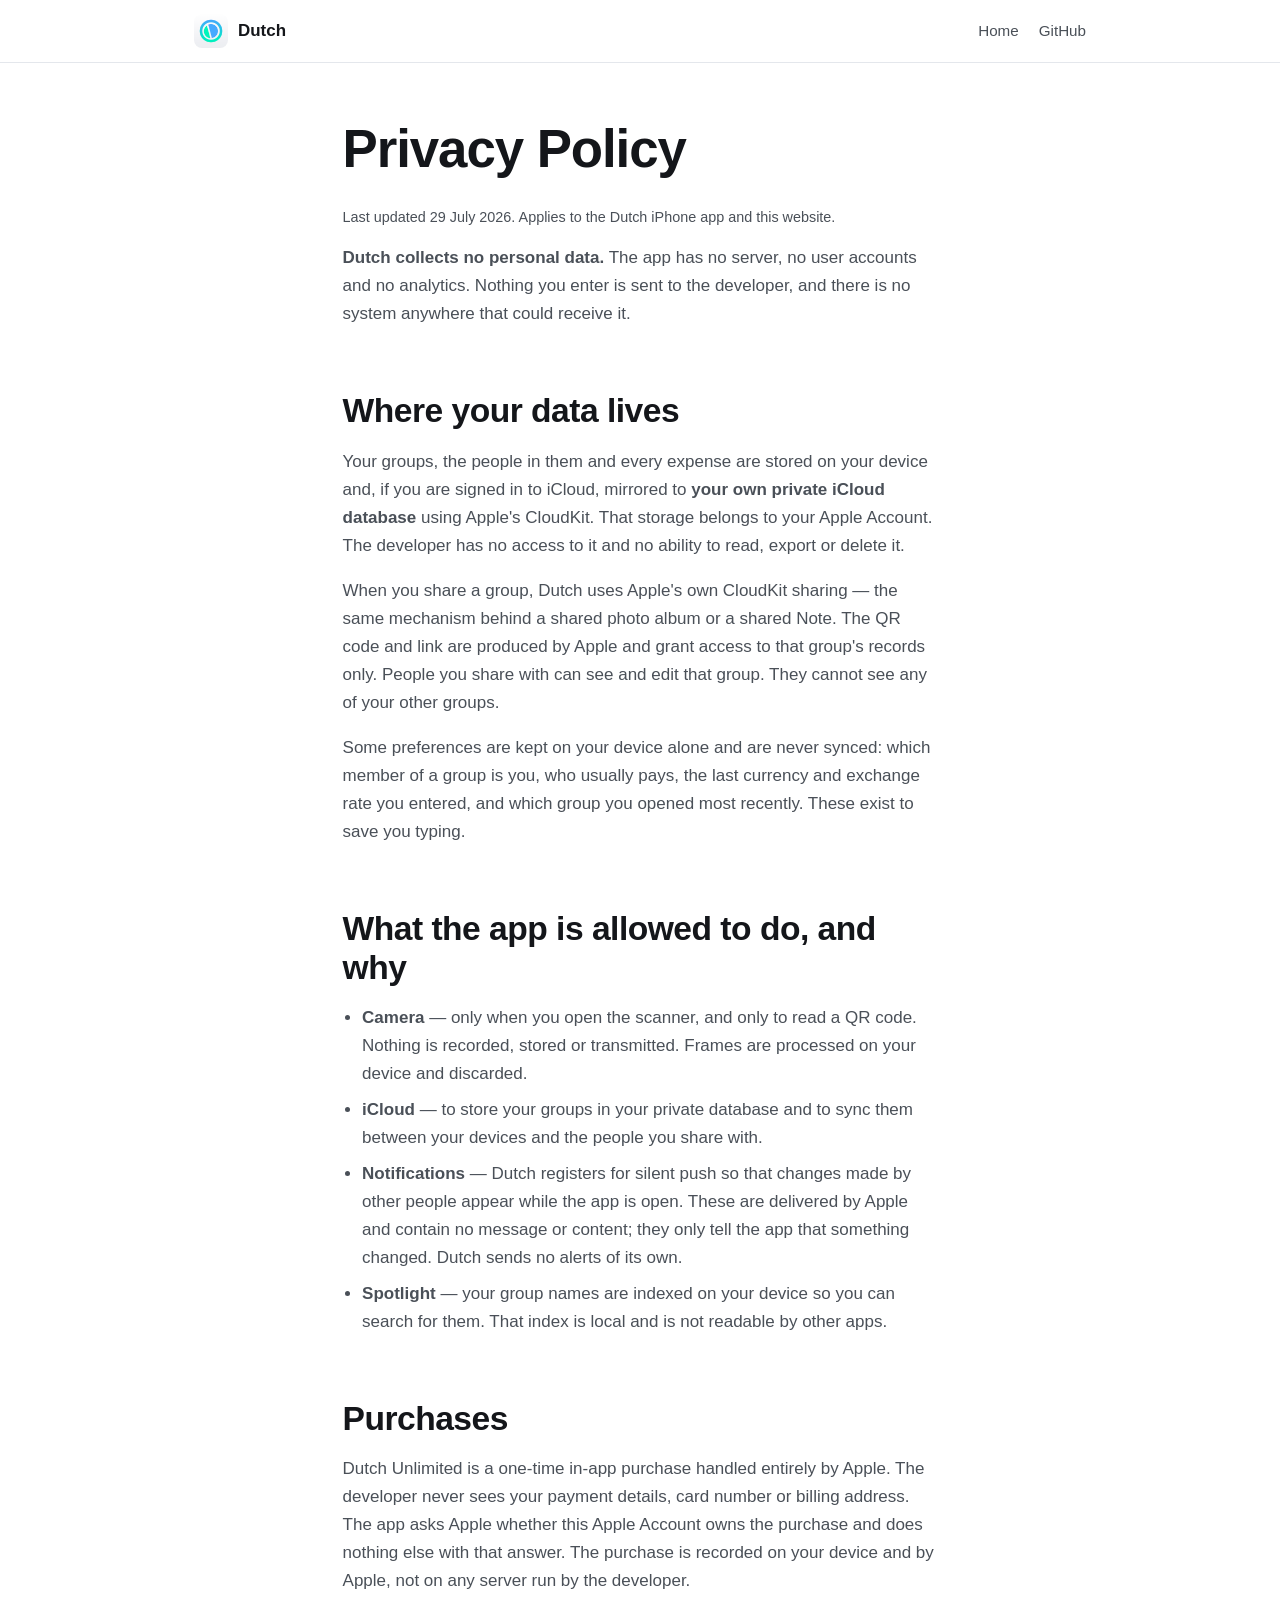
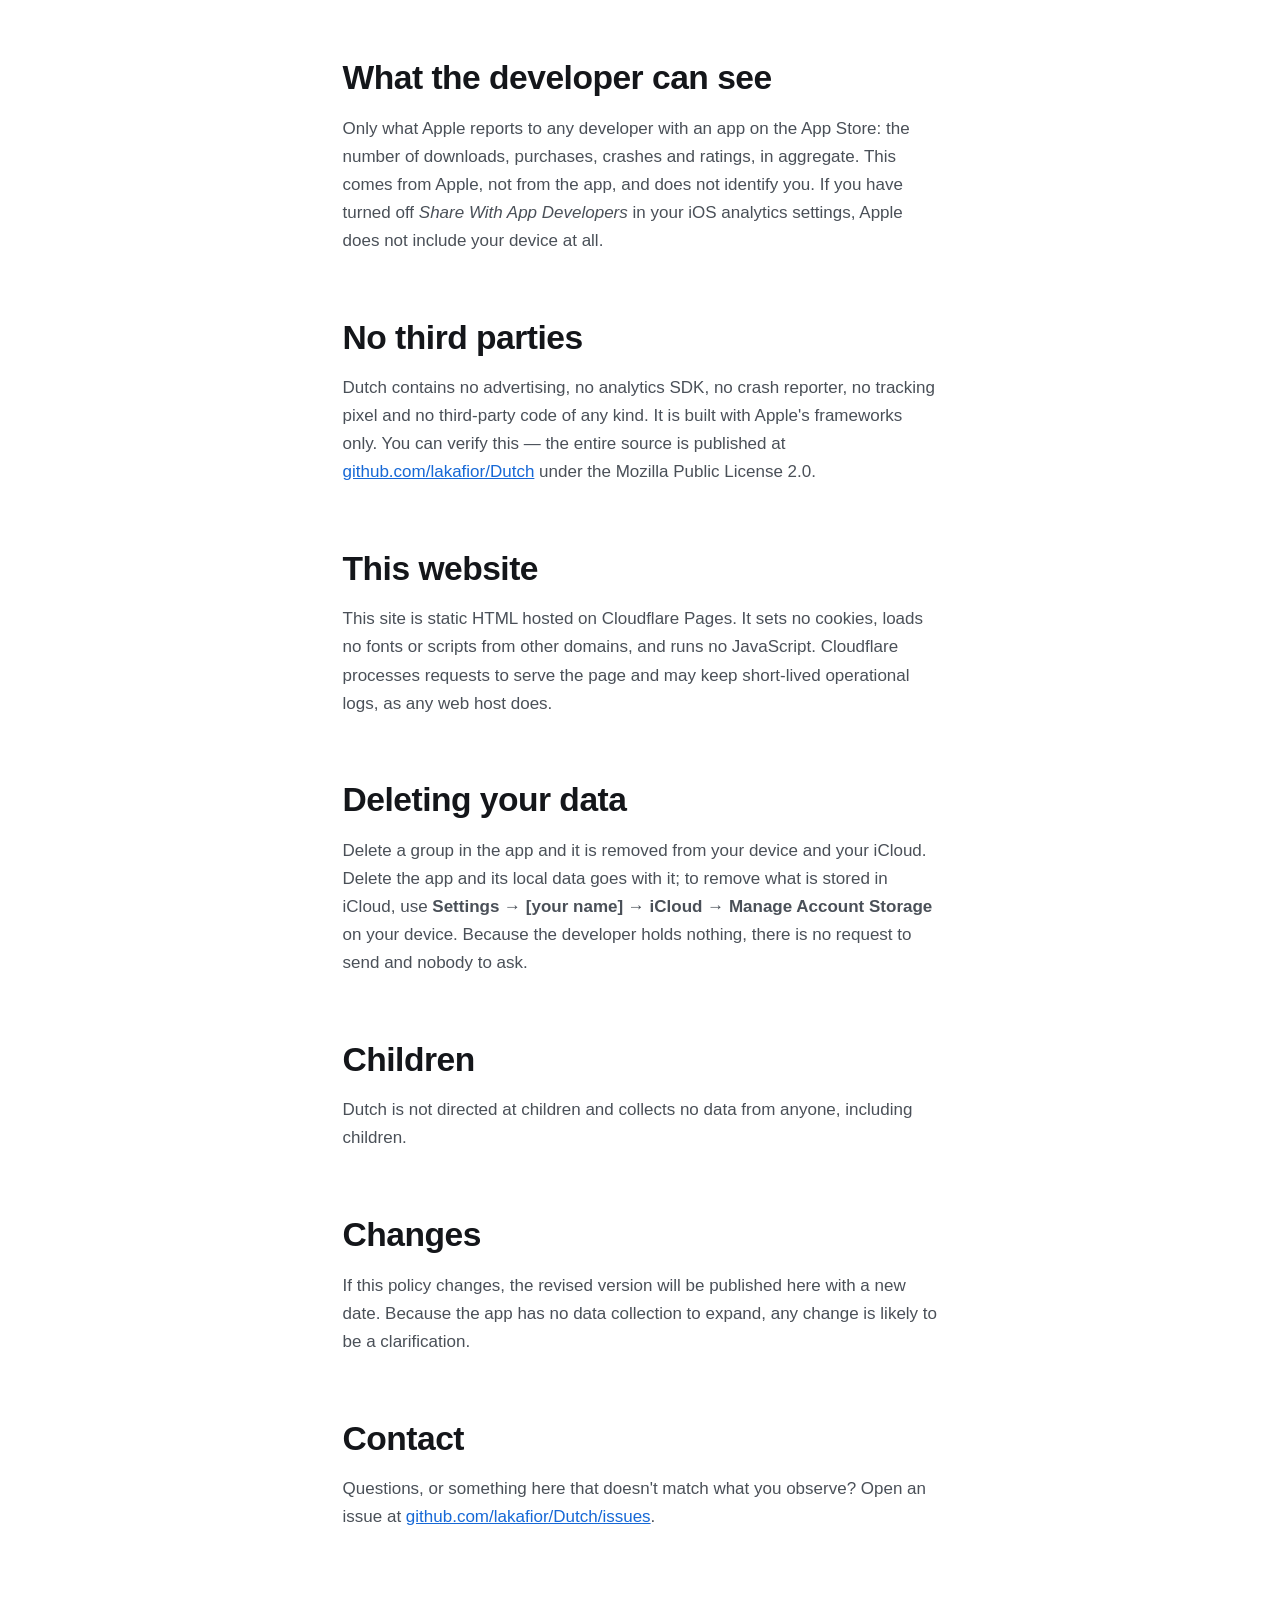
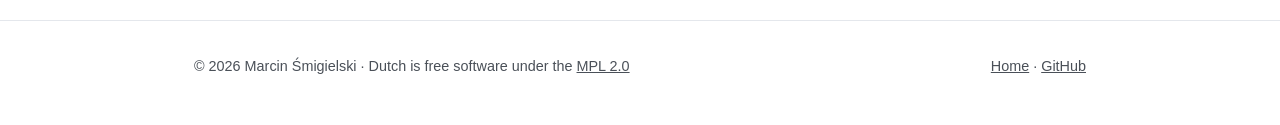
==== website/privacy/index.html @ 801a76c9 "Add the marketing site and privacy policy Static HTML and CSS for dutch.smigi.net, deployed from thi" ====
<!DOCTYPE html>
<html lang="en">
<!--
  This Source Code Form is subject to the terms of the Mozilla Public License,
  v. 2.0. If a copy of the MPL was not distributed with this file, You can
  obtain one at https://mozilla.org/MPL/2.0/.
-->
<head>
  <meta charset="utf-8">
  <meta name="viewport" content="width=device-width, initial-scale=1">
  <title>Privacy Policy — Dutch</title>
  <meta name="description" content="Dutch collects no personal data. It has no servers and no accounts; your expenses live in your own iCloud.">
  <meta name="theme-color" content="#629dff">
  <link rel="icon" href="../assets/icon.png" type="image/png">
  <link rel="stylesheet" href="../style.css">
</head>
<body>

<header>
  <div class="wrap">
    <a class="logo" href="/">
      <img src="../assets/icon.png" alt="" width="34" height="34">
      Dutch
    </a>
    <nav>
      <a href="/">Home</a>
      <a href="https://github.com/lakafior/Dutch">GitHub</a>
    </nav>
  </div>
</header>

<div class="wrap prose">

  <h1>Privacy Policy</h1>
  <p class="updated">Last updated 29 July 2026. Applies to the Dutch iPhone app and this website.</p>

  <p>
    <b>Dutch collects no personal data.</b> The app has no server, no user
    accounts and no analytics. Nothing you enter is sent to the developer, and
    there is no system anywhere that could receive it.
  </p>

  <h2>Where your data lives</h2>
  <p>
    Your groups, the people in them and every expense are stored on your device
    and, if you are signed in to iCloud, mirrored to <b>your own private iCloud
    database</b> using Apple's CloudKit. That storage belongs to your Apple
    Account. The developer has no access to it and no ability to read, export or
    delete it.
  </p>
  <p>
    When you share a group, Dutch uses Apple's own CloudKit sharing — the same
    mechanism behind a shared photo album or a shared Note. The QR code and link
    are produced by Apple and grant access to that group's records only. People
    you share with can see and edit that group. They cannot see any of your
    other groups.
  </p>
  <p>
    Some preferences are kept on your device alone and are never synced: which
    member of a group is you, who usually pays, the last currency and exchange
    rate you entered, and which group you opened most recently. These exist to
    save you typing.
  </p>

  <h2>What the app is allowed to do, and why</h2>
  <ul>
    <li>
      <b>Camera</b> — only when you open the scanner, and only to read a QR
      code. Nothing is recorded, stored or transmitted. Frames are processed on
      your device and discarded.
    </li>
    <li>
      <b>iCloud</b> — to store your groups in your private database and to sync
      them between your devices and the people you share with.
    </li>
    <li>
      <b>Notifications</b> — Dutch registers for silent push so that changes
      made by other people appear while the app is open. These are delivered by
      Apple and contain no message or content; they only tell the app that
      something changed. Dutch sends no alerts of its own.
    </li>
    <li>
      <b>Spotlight</b> — your group names are indexed on your device so you can
      search for them. That index is local and is not readable by other apps.
    </li>
  </ul>

  <h2>Purchases</h2>
  <p>
    Dutch Unlimited is a one-time in-app purchase handled entirely by Apple. The
    developer never sees your payment details, card number or billing address.
    The app asks Apple whether this Apple Account owns the purchase and does
    nothing else with that answer. The purchase is recorded on your device and
    by Apple, not on any server run by the developer.
  </p>

  <h2>What the developer can see</h2>
  <p>
    Only what Apple reports to any developer with an app on the App Store: the
    number of downloads, purchases, crashes and ratings, in aggregate. This
    comes from Apple, not from the app, and does not identify you. If you have
    turned off <em>Share With App Developers</em> in your iOS analytics
    settings, Apple does not include your device at all.
  </p>

  <h2>No third parties</h2>
  <p>
    Dutch contains no advertising, no analytics SDK, no crash reporter, no
    tracking pixel and no third-party code of any kind. It is built with Apple's
    frameworks only. You can verify this — the entire source is published at
    <a href="https://github.com/lakafior/Dutch">github.com/lakafior/Dutch</a>
    under the Mozilla Public License 2.0.
  </p>

  <h2>This website</h2>
  <p>
    This site is static HTML hosted on Cloudflare Pages. It sets no cookies,
    loads no fonts or scripts from other domains, and runs no JavaScript.
    Cloudflare processes requests to serve the page and may keep short-lived
    operational logs, as any web host does.
  </p>

  <h2>Deleting your data</h2>
  <p>
    Delete a group in the app and it is removed from your device and your
    iCloud. Delete the app and its local data goes with it; to remove what is
    stored in iCloud, use <b>Settings → [your name] → iCloud → Manage Account
    Storage</b> on your device. Because the developer holds nothing, there is no
    request to send and nobody to ask.
  </p>

  <h2>Children</h2>
  <p>
    Dutch is not directed at children and collects no data from anyone,
    including children.
  </p>

  <h2>Changes</h2>
  <p>
    If this policy changes, the revised version will be published here with a
    new date. Because the app has no data collection to expand, any change is
    likely to be a clarification.
  </p>

  <h2>Contact</h2>
  <p>
    Questions, or something here that doesn't match what you observe? Open an
    issue at
    <a href="https://github.com/lakafior/Dutch/issues">github.com/lakafior/Dutch/issues</a>.
  </p>

</div>

<footer>
  <div class="wrap">
    <span>© 2026 Marcin Śmigielski · Dutch is free software under the
      <a href="https://github.com/lakafior/Dutch/blob/main/LICENSE">MPL 2.0</a></span>
    <span><a href="/">Home</a> · <a href="https://github.com/lakafior/Dutch">GitHub</a></span>
  </div>
</footer>

</body>
</html>
---- website/style.css ----
/* This Source Code Form is subject to the terms of the Mozilla Public License,
   v. 2.0. If a copy of the MPL was not distributed with this file, You can
   obtain one at https://mozilla.org/MPL/2.0/. */

/* No framework, no build step, no JavaScript. The app is 1.3 MB; a 40 KB
   marketing bundle to describe it would be an odd thing to ship. */

:root {
  --blue: #629dff;   /* the app icon's blue */
  --mint: #42f1be;   /* and its mint */
  --ink: #14161a;
  --body: #4a5058;
  --line: #e4e7ec;
  --bg: #ffffff;
  --panel: #f6f8fa;
  --radius: 14px;
  --wrap: 940px;
}

@media (prefers-color-scheme: dark) {
  :root {
    --ink: #f2f4f7;
    --body: #a8b0ba;
    --line: #262a31;
    --bg: #0d0f12;
    --panel: #14171c;
  }
}

* { box-sizing: border-box; }

html { -webkit-text-size-adjust: 100%; }

body {
  margin: 0;
  background: var(--bg);
  color: var(--body);
  font: 17px/1.65 -apple-system, BlinkMacSystemFont, "Segoe UI", Roboto,
        "Helvetica Neue", Arial, sans-serif;
  text-rendering: optimizeLegibility;
}

.wrap {
  width: 100%;
  max-width: var(--wrap);
  margin: 0 auto;
  padding: 0 24px;
}

h1, h2, h3 { color: var(--ink); line-height: 1.15; margin: 0 0 .5em; }
h1 { font-size: clamp(2.1rem, 6vw, 3.3rem); letter-spacing: -.02em; font-weight: 700; }
h2 { font-size: clamp(1.5rem, 3.6vw, 2.1rem); letter-spacing: -.015em; font-weight: 650; }
h3 { font-size: 1.06rem; font-weight: 650; }
p { margin: 0 0 1em; }
a { color: #1668d6; }
@media (prefers-color-scheme: dark) { a { color: var(--blue); } }

/* ---- header ---- */

header {
  border-bottom: 1px solid var(--line);
  position: sticky;
  top: 0;
  background: color-mix(in srgb, var(--bg) 88%, transparent);
  backdrop-filter: saturate(160%) blur(12px);
  z-index: 10;
}
header .wrap {
  display: flex;
  align-items: center;
  justify-content: space-between;
  gap: 16px;
  min-height: 62px;
  flex-wrap: wrap;
}
.logo {
  display: inline-flex;
  align-items: center;
  gap: 10px;
  font-weight: 650;
  color: var(--ink);
  text-decoration: none;
  font-size: 1.06rem;
}
.logo img { border-radius: 8px; display: block; }
nav { display: flex; gap: 20px; flex-wrap: wrap; }
nav a { color: var(--body); text-decoration: none; font-size: .95rem; }
nav a:hover { color: var(--ink); }

/* ---- hero ---- */

.hero { padding: 76px 0 8px; }
.hero .wrap {
  display: grid;
  grid-template-columns: 1.05fr .95fr;
  gap: 56px;
  align-items: center;
}
.lede { font-size: 1.2rem; max-width: 34ch; }
.tag {
  display: inline-block;
  font-size: .8rem;
  font-weight: 600;
  letter-spacing: .04em;
  text-transform: uppercase;
  color: #0f7a5f;
  background: rgba(66, 241, 190, .16);
  border-radius: 999px;
  padding: 5px 12px;
  margin-bottom: 20px;
}
@media (prefers-color-scheme: dark) { .tag { color: var(--mint); } }

.cta { display: flex; gap: 12px; flex-wrap: wrap; margin-top: 26px; }
.btn {
  display: inline-block;
  padding: 13px 22px;
  border-radius: 11px;
  font-weight: 600;
  font-size: 1rem;
  text-decoration: none;
  border: 1px solid transparent;
}
.btn-primary {
  color: #fff;
  background: linear-gradient(180deg, #3f86f5, #1f5fd1);
}
.btn-secondary { color: var(--ink); border-color: var(--line); background: var(--panel); }

.shot { width: 100%; height: auto; border-radius: 26px; display: block; }
.shot-frame {
  border: 1px solid var(--line);
  border-radius: 28px;
  padding: 7px;
  background: var(--panel);
  max-width: 300px;
  margin-inline: auto;
}

/* ---- sections ---- */

section { padding: 64px 0; }
section.alt { background: var(--panel); border-block: 1px solid var(--line); }
.section-head { max-width: 56ch; margin-bottom: 36px; }

.grid {
  display: grid;
  grid-template-columns: repeat(auto-fit, minmax(230px, 1fr));
  gap: 28px 32px;
}
.feature p { margin: 0; font-size: .97rem; }
.feature h3 { margin-bottom: .35em; }

.split {
  display: grid;
  grid-template-columns: 1fr 1fr;
  gap: 48px;
  align-items: center;
}

.facts { list-style: none; margin: 0; padding: 0; }
.facts li {
  padding: 13px 0;
  border-bottom: 1px solid var(--line);
  display: flex;
  justify-content: space-between;
  gap: 18px;
  font-size: .97rem;
}
.facts li:last-child { border-bottom: 0; }
.facts b { color: var(--ink); font-weight: 600; }

/* ---- footer ---- */

footer {
  border-top: 1px solid var(--line);
  padding: 34px 0 46px;
  font-size: .9rem;
}
footer .wrap { display: flex; justify-content: space-between; gap: 18px; flex-wrap: wrap; }
footer a { color: var(--body); }

/* ---- prose (privacy) ---- */

/* padding-block, not the `padding` shorthand: this class sits on the same
   element as .wrap, and a shorthand here would reset .wrap's horizontal padding
   to zero and run the text into the edge of the screen. */
.prose { max-width: 68ch; padding-block: 56px 72px; }
.prose h2 { margin-top: 1.9em; }
.prose ul { padding-left: 1.15em; }
.prose li { margin-bottom: .45em; }
.prose .updated { font-size: .9rem; color: var(--body); }

@media (max-width: 760px) {
  .hero { padding-top: 48px; }
  .hero .wrap, .split { grid-template-columns: 1fr; gap: 36px; }
  .lede { max-width: none; }
  section { padding: 48px 0; }
}
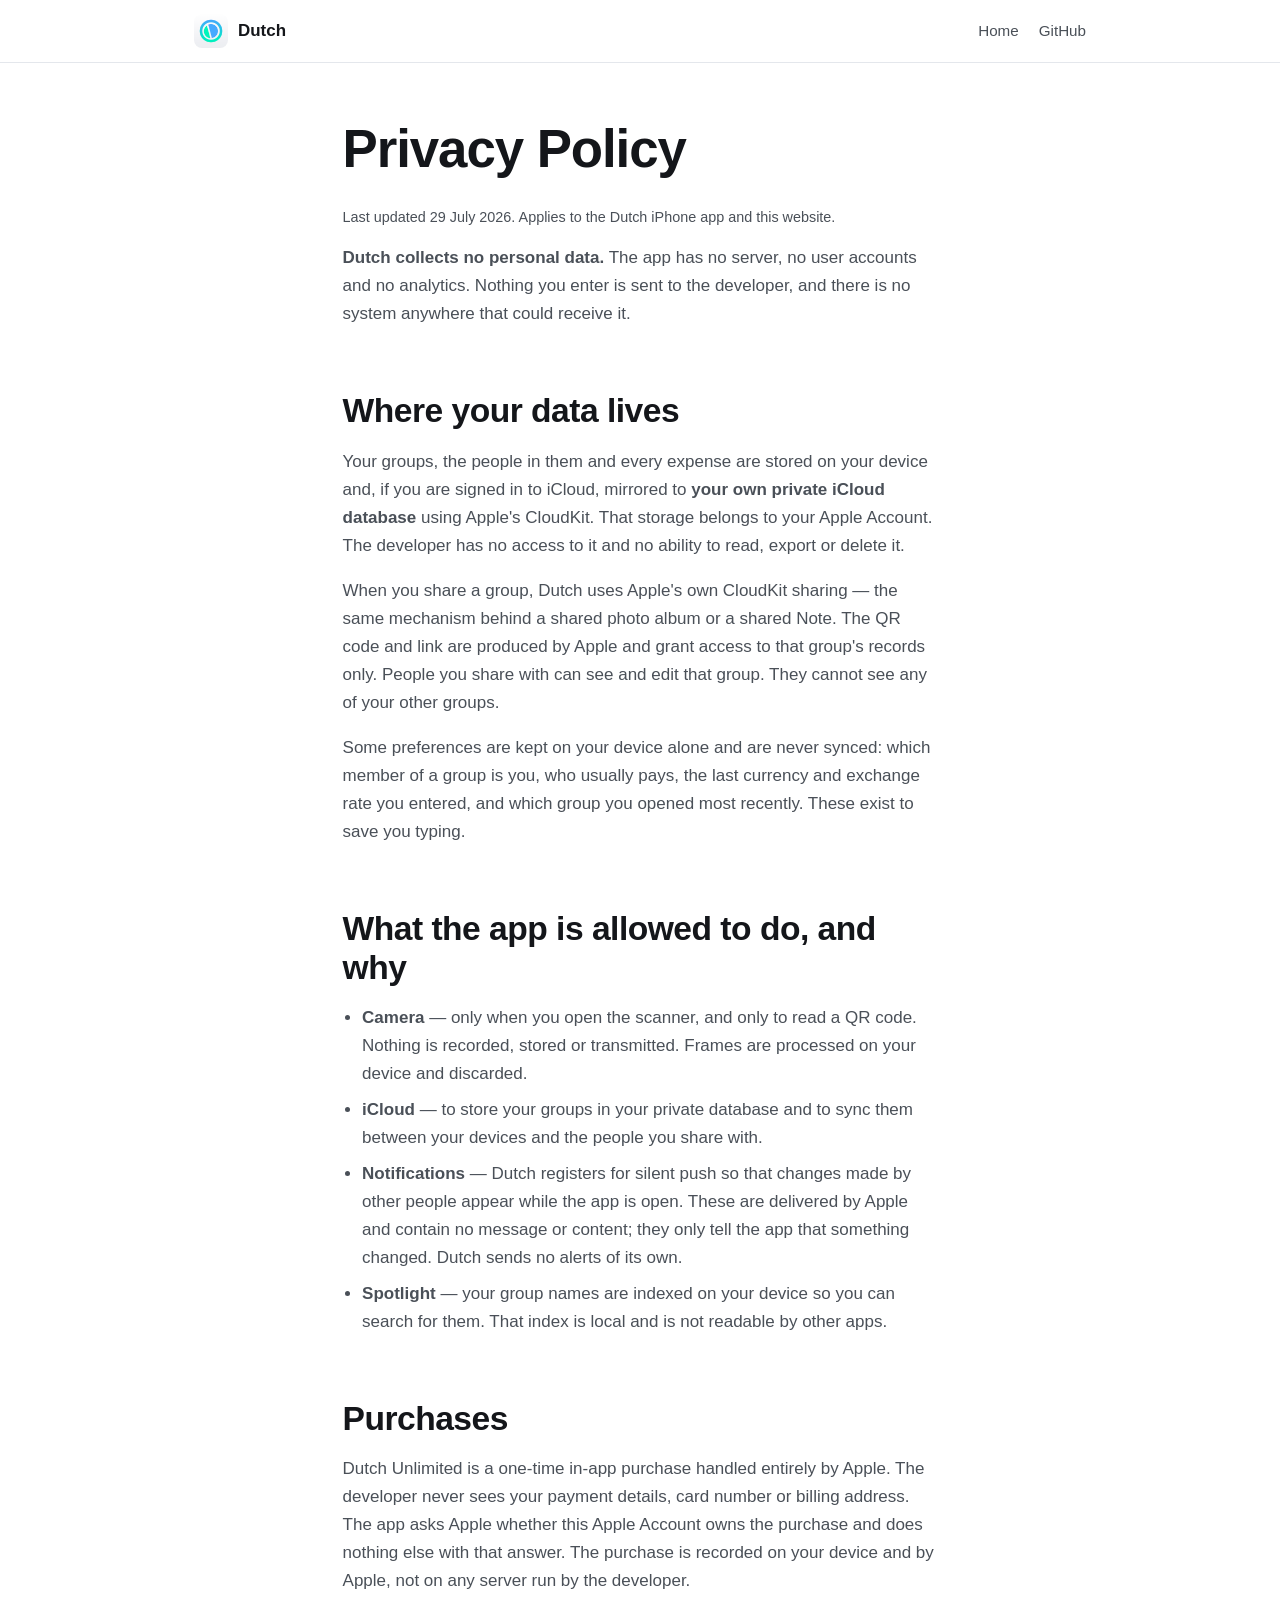
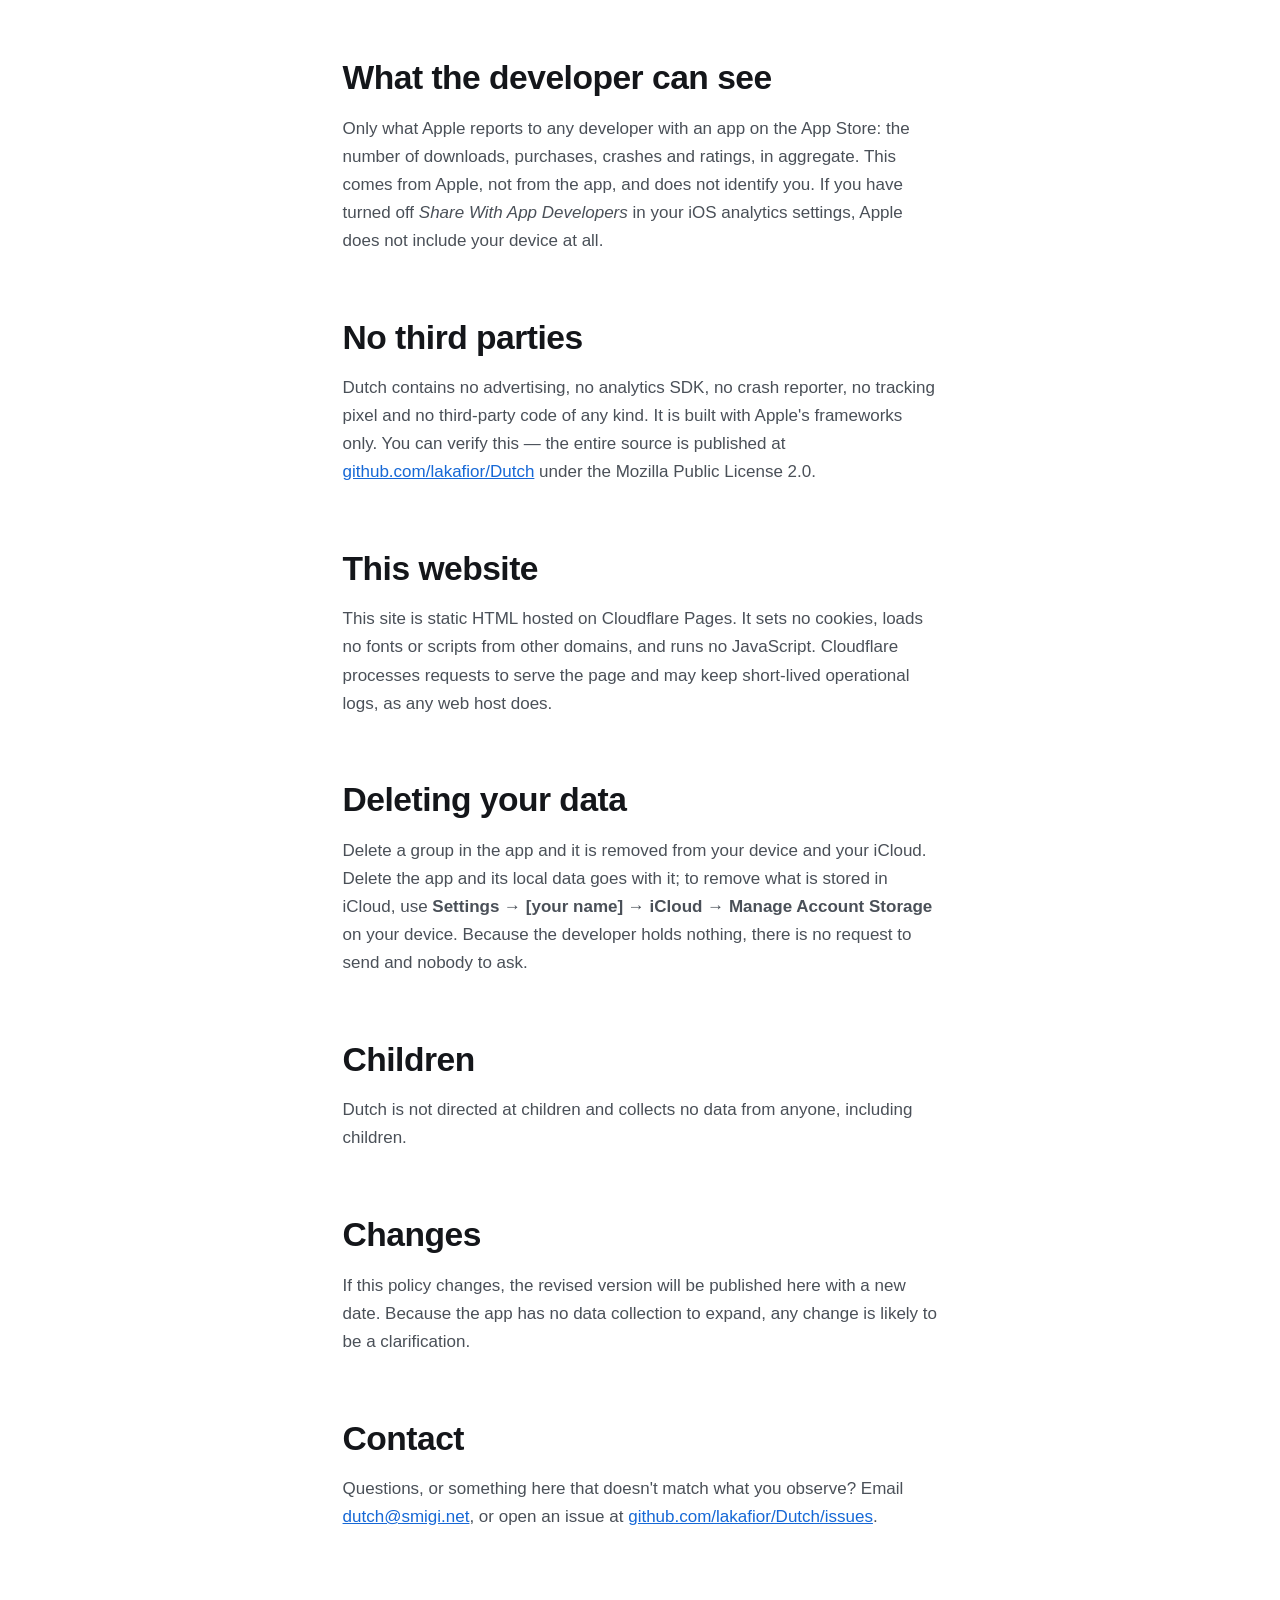
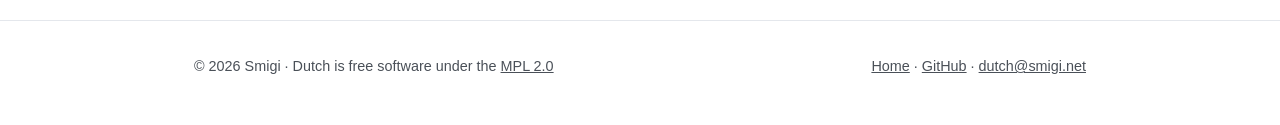
==== commit cd6f13e0: "Use the Smigi byline and add a contact address A copyright notice does not have to carry a legal nam" ====
--- a/website/privacy/index.html
+++ b/website/privacy/index.html
@@ -144,8 +144,8 @@
 
   <h2>Contact</h2>
   <p>
-    Questions, or something here that doesn't match what you observe? Open an
-    issue at
+    Questions, or something here that doesn't match what you observe? Email
+    <a href="mailto:dutch@smigi.net">dutch@smigi.net</a>, or open an issue at
     <a href="https://github.com/lakafior/Dutch/issues">github.com/lakafior/Dutch/issues</a>.
   </p>
 
@@ -153,9 +153,10 @@
 
 <footer>
   <div class="wrap">
-    <span>© 2026 Marcin Śmigielski · Dutch is free software under the
+    <span>© 2026 Smigi · Dutch is free software under the
       <a href="https://github.com/lakafior/Dutch/blob/main/LICENSE">MPL 2.0</a></span>
-    <span><a href="/">Home</a> · <a href="https://github.com/lakafior/Dutch">GitHub</a></span>
+    <span><a href="/">Home</a> · <a href="https://github.com/lakafior/Dutch">GitHub</a> ·
+      <a href="mailto:dutch@smigi.net">dutch@smigi.net</a></span>
   </div>
 </footer>
 
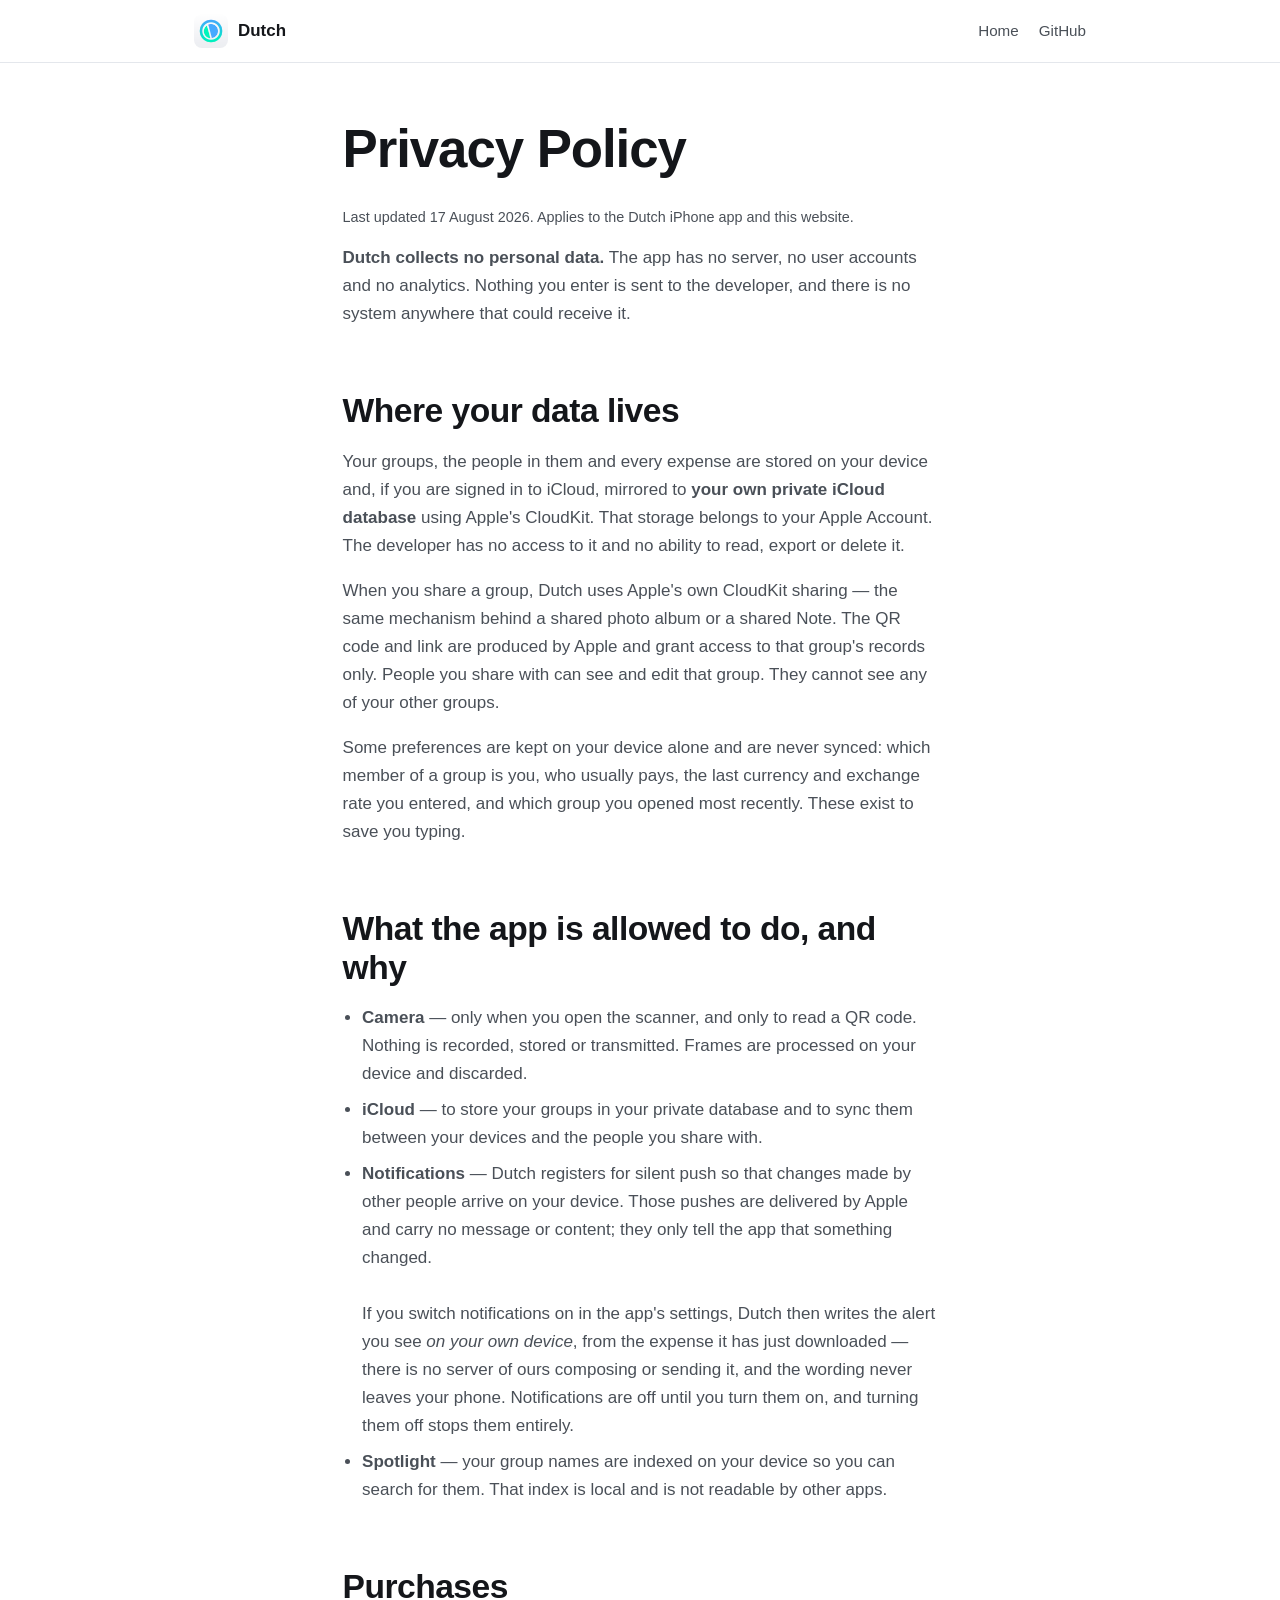
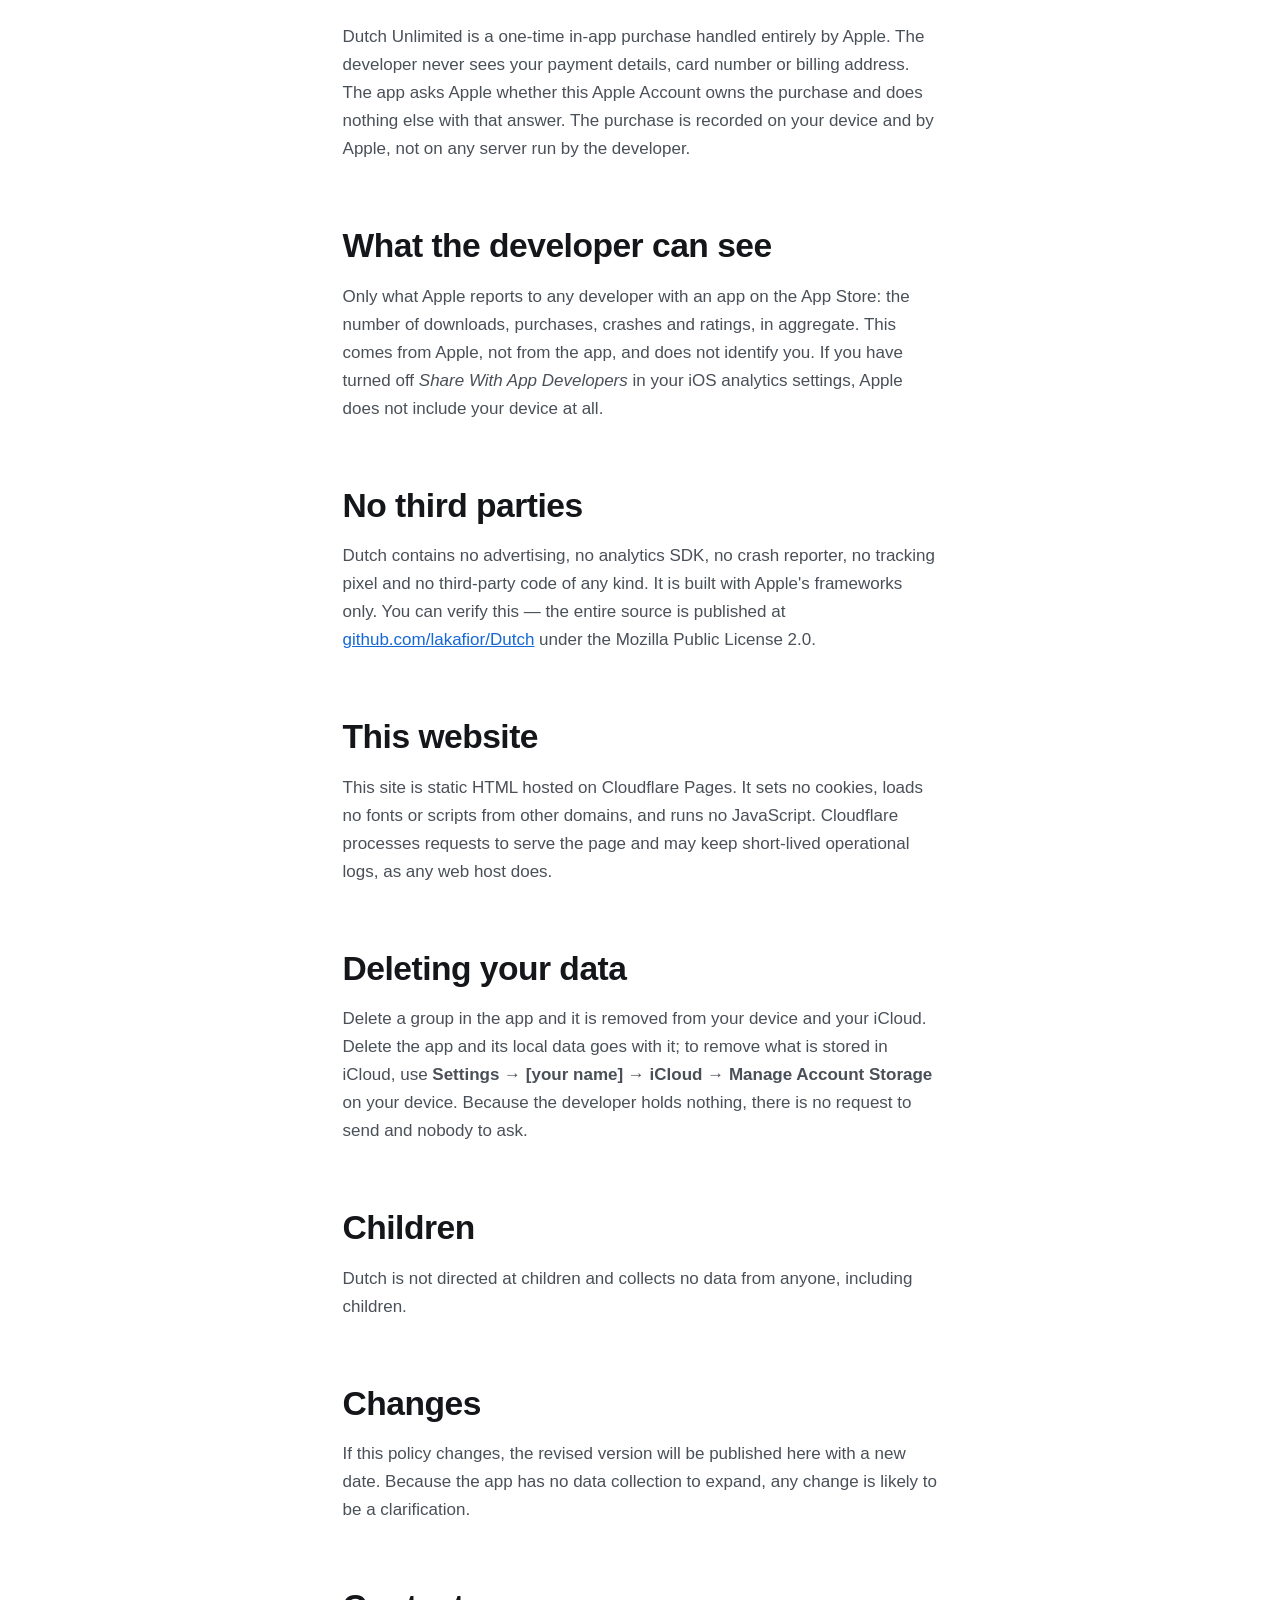
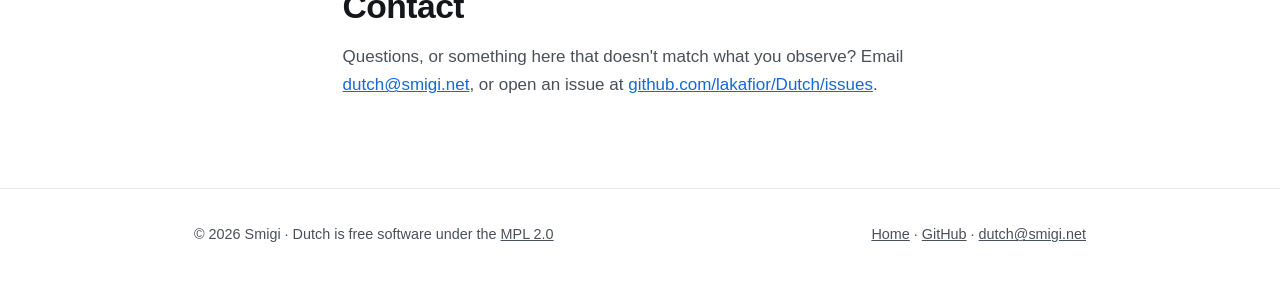
==== commit 638a7ccd: "Settings page, local notifications" ====
--- a/website/privacy/index.html
+++ b/website/privacy/index.html
@@ -32,7 +32,7 @@
 <div class="wrap prose">
 
   <h1>Privacy Policy</h1>
-  <p class="updated">Last updated 29 July 2026. Applies to the Dutch iPhone app and this website.</p>
+  <p class="updated">Last updated 17 August 2026. Applies to the Dutch iPhone app and this website.</p>
 
   <p>
     <b>Dutch collects no personal data.</b> The app has no server, no user
@@ -75,9 +75,15 @@
     </li>
     <li>
       <b>Notifications</b> — Dutch registers for silent push so that changes
-      made by other people appear while the app is open. These are delivered by
-      Apple and contain no message or content; they only tell the app that
-      something changed. Dutch sends no alerts of its own.
+      made by other people arrive on your device. Those pushes are delivered by
+      Apple and carry no message or content; they only tell the app that
+      something changed.
+      <br><br>
+      If you switch notifications on in the app's settings, Dutch then writes
+      the alert you see <em>on your own device</em>, from the expense it has
+      just downloaded — there is no server of ours composing or sending it, and
+      the wording never leaves your phone. Notifications are off until you turn
+      them on, and turning them off stops them entirely.
     </li>
     <li>
       <b>Spotlight</b> — your group names are indexed on your device so you can
@@ -160,5 +166,18 @@
   </div>
 </footer>
 
+<!-- smigi.net window chrome: traffic lights + minimize-to-dock.
+     Loads from localhost during development, smigi.net in production. -->
+<script>
+  (function () {
+    var local = location.hostname === "localhost" || location.hostname === "127.0.0.1";
+    var s = document.createElement("script");
+    s.src = (local ? "" : "https://smigi.net") + "/os/chrome.js";
+    s.dataset.app = "dutch";
+    s.dataset.title = "Dutch — Privacy Policy";
+    document.head.appendChild(s);
+  })();
+</script>
+
 </body>
 </html>
--- a/website/style.css
+++ b/website/style.css
@@ -60,11 +60,14 @@
 header {
   border-bottom: 1px solid var(--line);
   position: sticky;
-  top: 0;
+  top: var(--mw-bar-h, 0px); /* clears the smigi.net titlebar when present */
   background: color-mix(in srgb, var(--bg) 88%, transparent);
   backdrop-filter: saturate(160%) blur(12px);
   z-index: 10;
 }
+
+/* In windowed mode the page scrolls inside the frame, so stick to its top */
+html.mw-windowed header { top: 0; }
 header .wrap {
   display: flex;
   align-items: center;
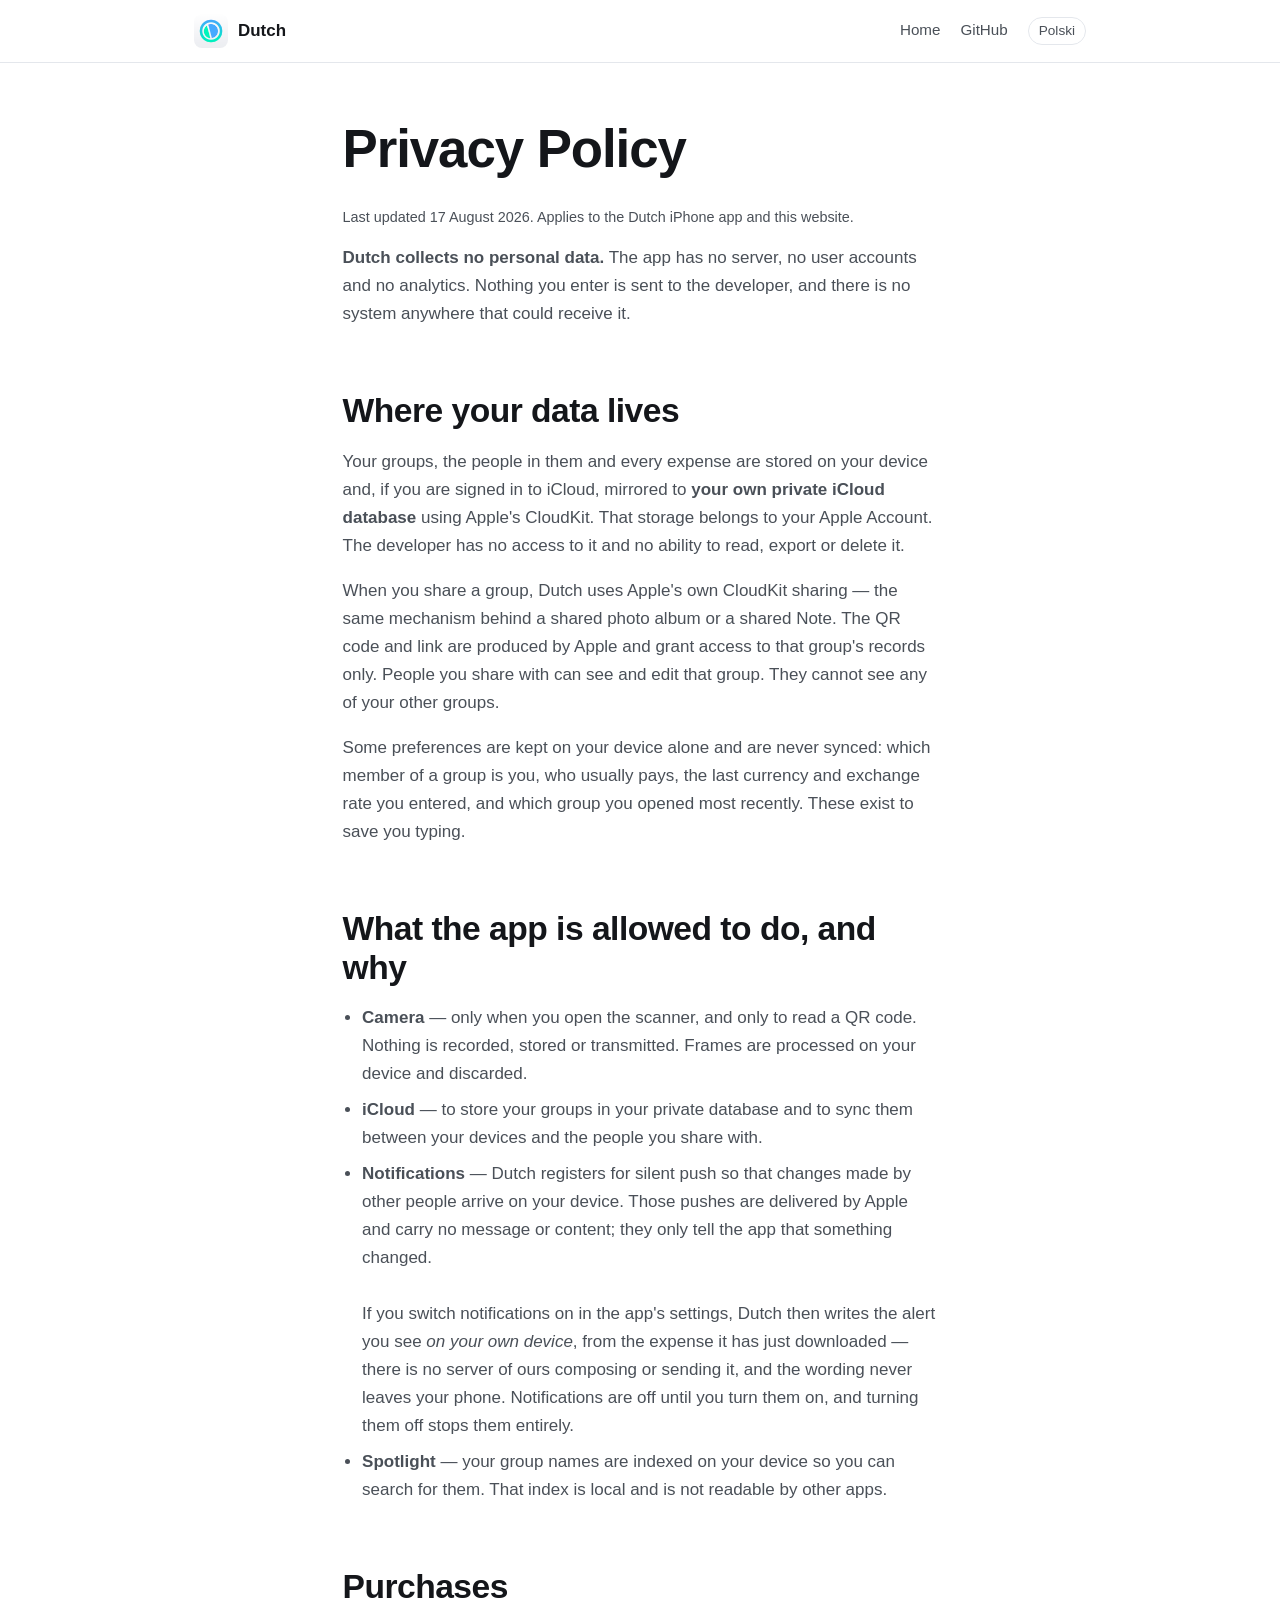
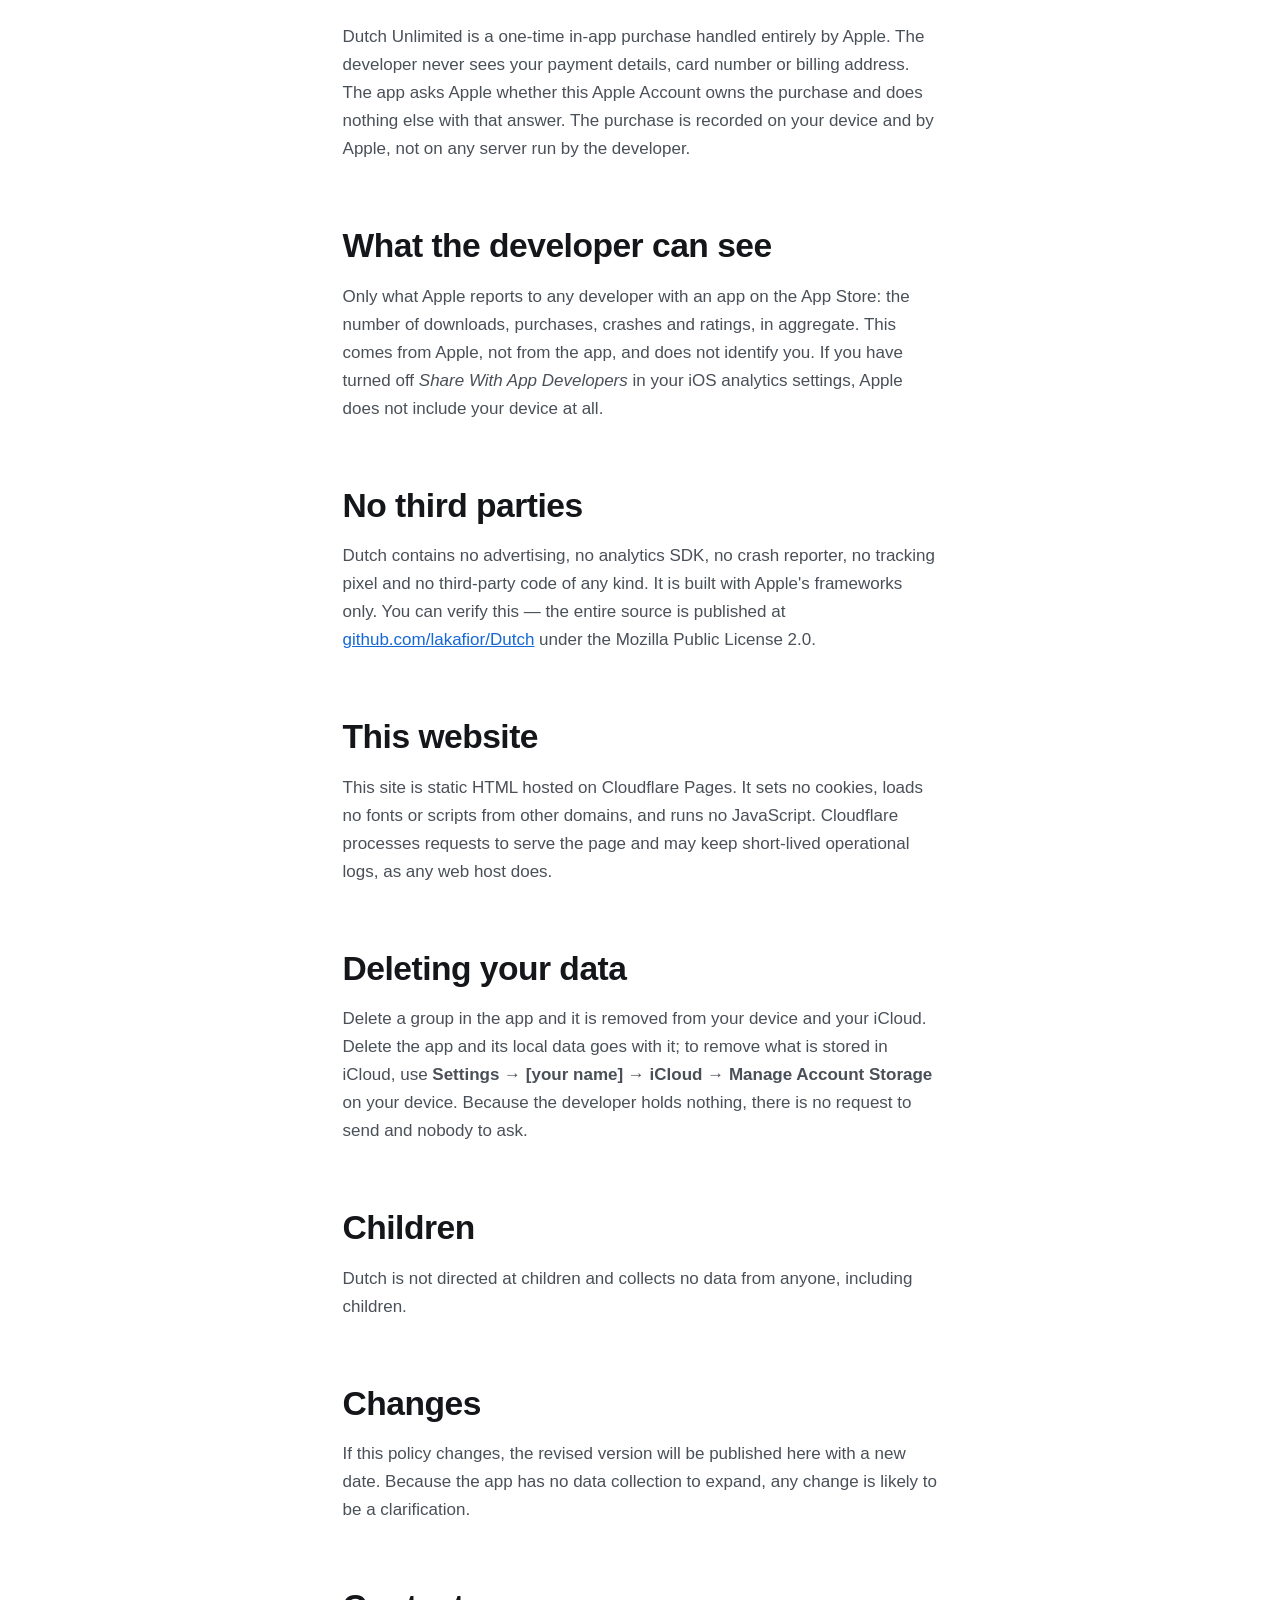
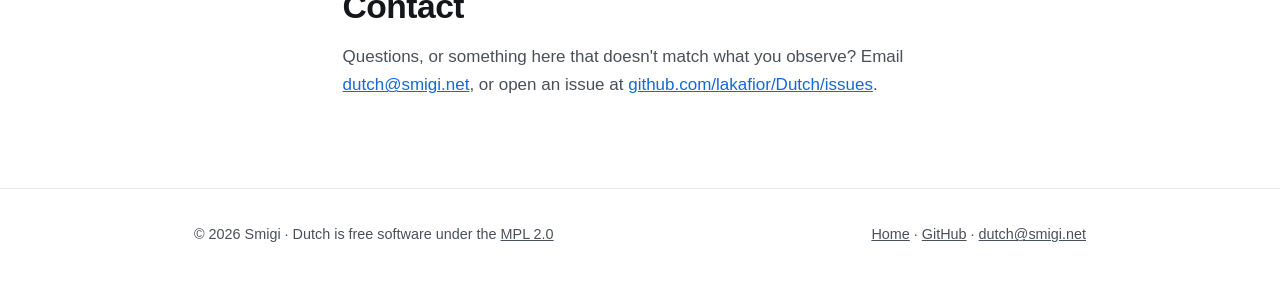
==== commit 99a43557: "webiste and readme update" ====
--- a/website/privacy/index.html
+++ b/website/privacy/index.html
@@ -11,6 +11,10 @@
   <title>Privacy Policy — Dutch</title>
   <meta name="description" content="Dutch collects no personal data. It has no servers and no accounts; your expenses live in your own iCloud.">
   <meta name="theme-color" content="#629dff">
+  <link rel="canonical" href="https://dutch.smigi.net/privacy/">
+  <link rel="alternate" hreflang="en" href="https://dutch.smigi.net/privacy/">
+  <link rel="alternate" hreflang="pl" href="https://dutch.smigi.net/pl/privacy/">
+  <link rel="alternate" hreflang="x-default" href="https://dutch.smigi.net/privacy/">
   <link rel="icon" href="../assets/icon.png" type="image/png">
   <link rel="stylesheet" href="../style.css">
 </head>
@@ -25,6 +29,7 @@
     <nav>
       <a href="/">Home</a>
       <a href="https://github.com/lakafior/Dutch">GitHub</a>
+      <a class="lang" href="/pl/privacy/" hreflang="pl" lang="pl">Polski</a>
     </nav>
   </div>
 </header>
--- a/website/style.css
+++ b/website/style.css
@@ -89,6 +89,16 @@
 nav { display: flex; gap: 20px; flex-wrap: wrap; }
 nav a { color: var(--body); text-decoration: none; font-size: .95rem; }
 nav a:hover { color: var(--ink); }
+
+/* The language switch. Set apart from the section links beside it: it changes
+   the whole site rather than moving down the page, and a reader scanning for
+   "Privacy" shouldn't have to read past a word in a language they don't want. */
+nav a.lang {
+  padding: 2px 10px;
+  border: 1px solid var(--line);
+  border-radius: 999px;
+  font-size: .85rem;
+}
 
 /* ---- hero ---- */
 
